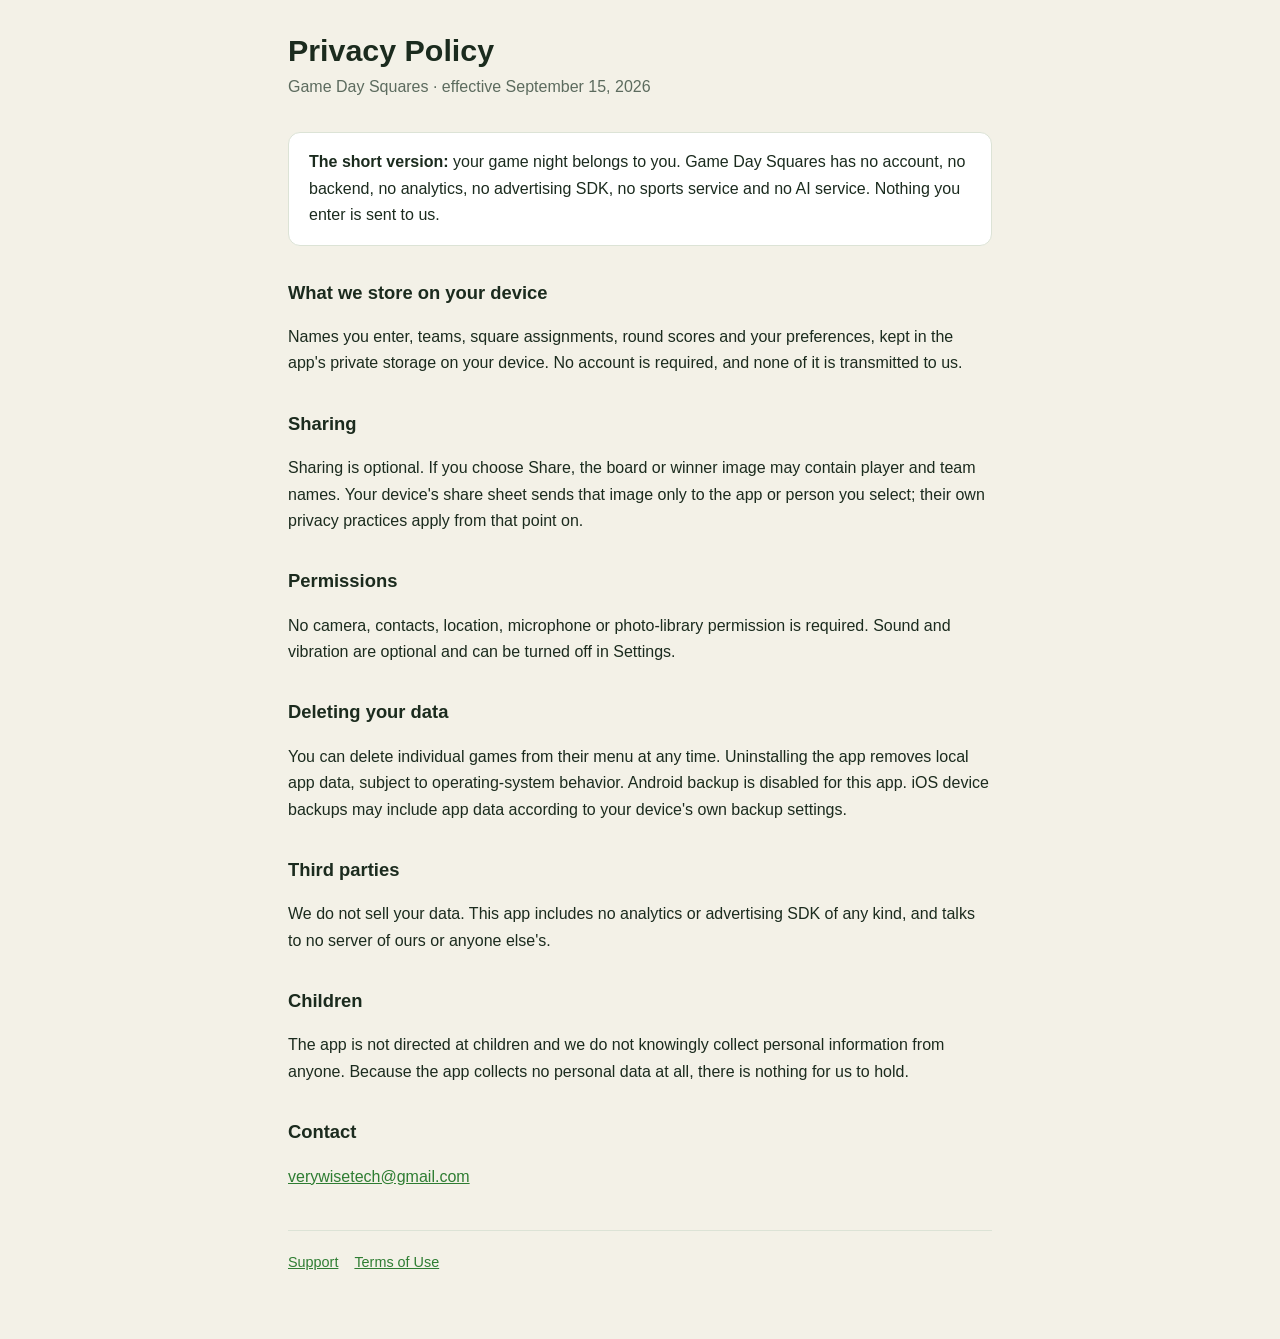
==== gamedaysquares/privacy.html @ 5a618945 "Add Game Day Squares support pages Support, privacy policy and terms of use for the Game Day Squares" ====
<!doctype html><html lang="en"><head><meta charset="utf-8"><meta name="viewport" content="width=device-width,initial-scale=1"><style>
:root{--bg:#F3F1E7;--card:#FFFFFF;--ink:#1B2B1E;--muted:#5C6B5E;--line:#DCE3D6;--accent:#2E7D32}
@media(prefers-color-scheme:dark){:root{--bg:#0F1A12;--card:#16231A;--ink:#EAF2E9;--muted:#A9BBA9;--line:#26362A;--accent:#7FCF83}}
*{box-sizing:border-box}
body{margin:0;padding:2rem 1.25rem 4rem;background:var(--bg);color:var(--ink);
font:16px/1.65 -apple-system,BlinkMacSystemFont,"Segoe UI",Roboto,sans-serif}
main{max-width:44rem;margin:0 auto}
h1{font-size:1.9rem;line-height:1.2;margin:0 0 .35rem}
h2{font-size:1.15rem;margin:2rem 0 .5rem}
.sub{color:var(--muted);margin:0 0 2rem}
.card{background:var(--card);border:1px solid var(--line);border-radius:12px;padding:1rem 1.25rem;margin:1.5rem 0}
a{color:var(--accent)}
nav{margin-top:2.5rem;padding-top:1.25rem;border-top:1px solid var(--line);font-size:.9rem}
nav a{margin-right:1rem}
footer{margin-top:2rem;color:var(--muted);font-size:.85rem}
</style><title>Game Day Squares — Privacy Policy</title></head><body><main>
<h1>Privacy Policy</h1>
<p class="sub">Game Day Squares · effective September 15, 2026</p>

<div class="card">
<p style="margin:0"><strong>The short version:</strong> your game night belongs to you.
Game Day Squares has no account, no backend, no analytics, no advertising SDK, no sports
service and no AI service. Nothing you enter is sent to us.</p>
</div>

<h2>What we store on your device</h2>
<p>Names you enter, teams, square assignments, round scores and your preferences, kept in
the app's private storage on your device. No account is required, and none of it is
transmitted to us.</p>

<h2>Sharing</h2>
<p>Sharing is optional. If you choose Share, the board or winner image may contain player
and team names. Your device's share sheet sends that image only to the app or person you
select; their own privacy practices apply from that point on.</p>

<h2>Permissions</h2>
<p>No camera, contacts, location, microphone or photo-library permission is required. Sound
and vibration are optional and can be turned off in Settings.</p>

<h2>Deleting your data</h2>
<p>You can delete individual games from their menu at any time. Uninstalling the app removes
local app data, subject to operating-system behavior. Android backup is disabled for this
app. iOS device backups may include app data according to your device's own backup
settings.</p>

<h2>Third parties</h2>
<p>We do not sell your data. This app includes no analytics or advertising SDK of any kind,
and talks to no server of ours or anyone else's.</p>

<h2>Children</h2>
<p>The app is not directed at children and we do not knowingly collect personal information
from anyone. Because the app collects no personal data at all, there is nothing for us to
hold.</p>

<h2>Contact</h2>
<p><a href="mailto:verywisetech@gmail.com">verywisetech@gmail.com</a></p>

<nav><a href="index.html">Support</a><a href="terms.html">Terms of Use</a></nav>
</main></body></html>
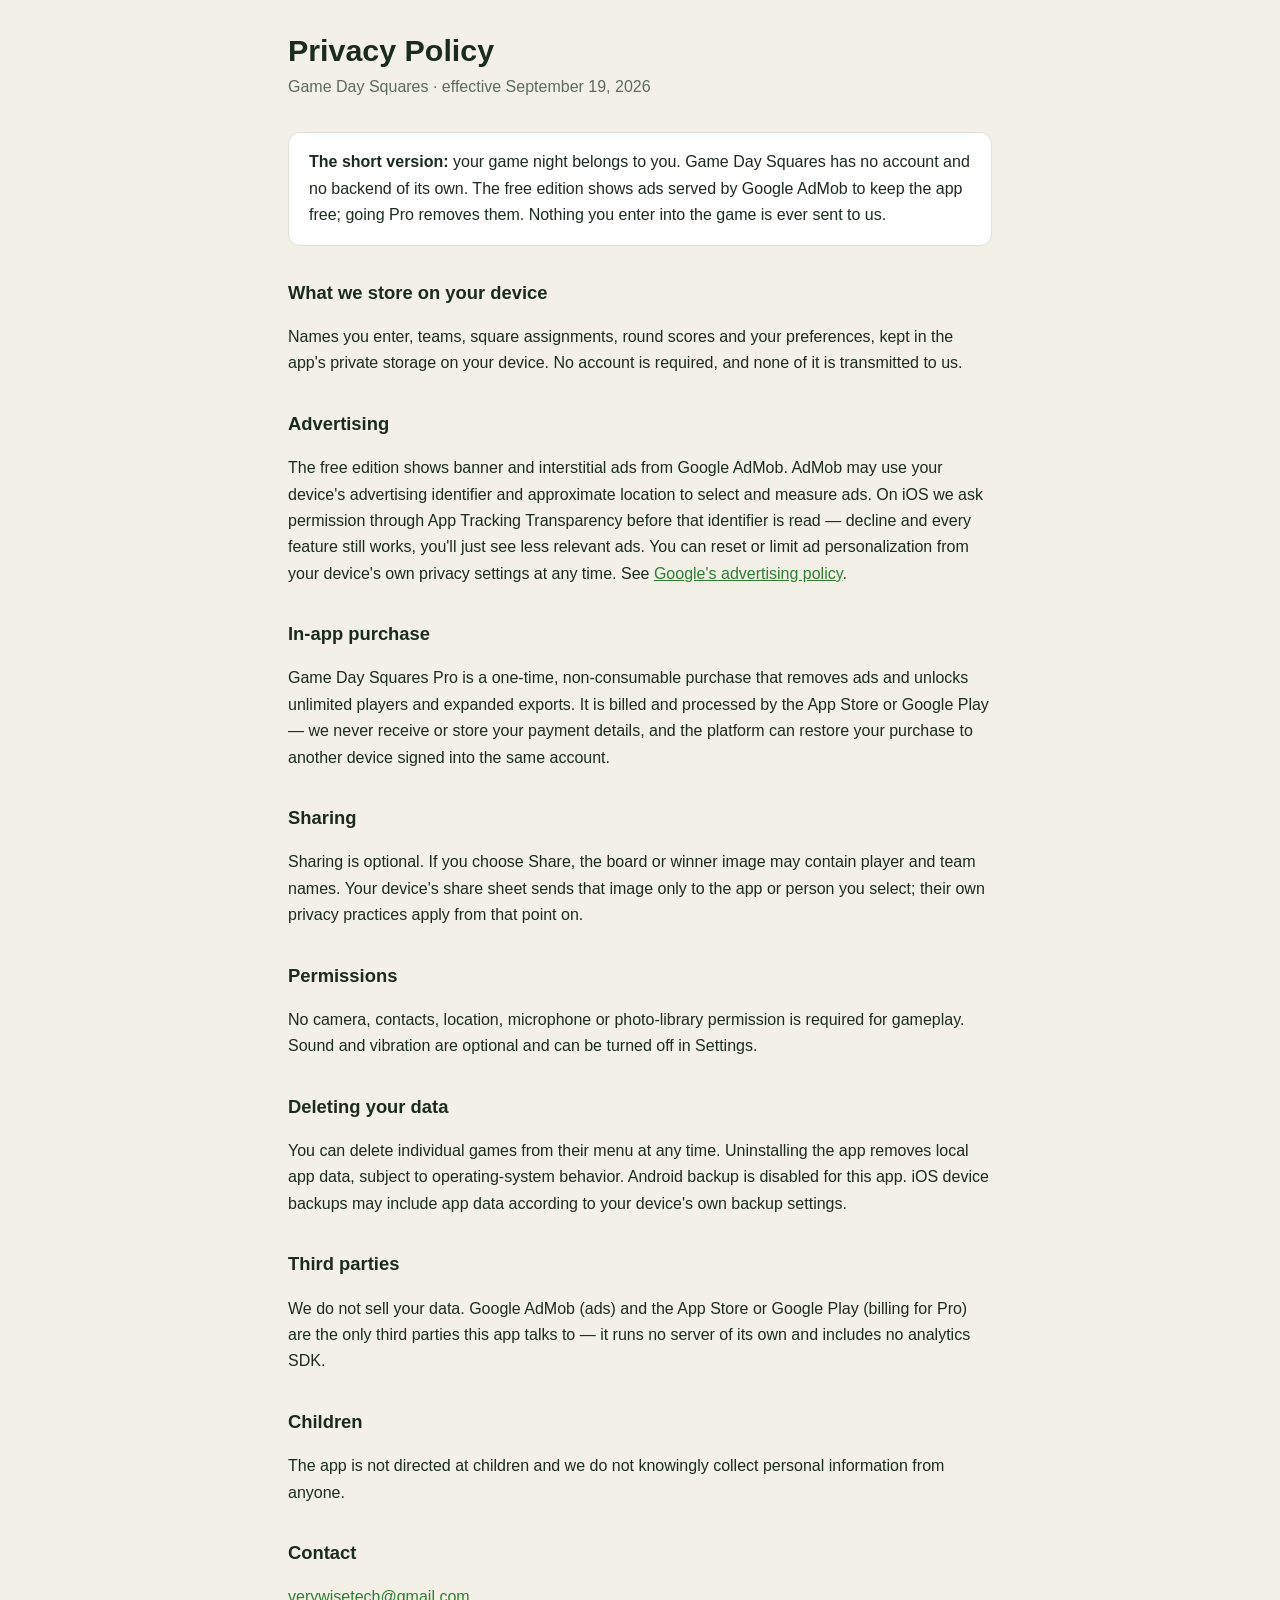
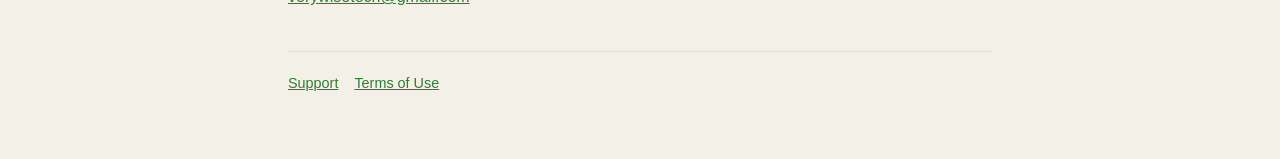
==== commit 80942013: "Update Game Day Squares pages for ads + Pro repositioning The app now shows ads (Google AdMob) in th" ====
--- a/gamedaysquares/privacy.html
+++ b/gamedaysquares/privacy.html
@@ -15,12 +15,13 @@
 footer{margin-top:2rem;color:var(--muted);font-size:.85rem}
 </style><title>Game Day Squares — Privacy Policy</title></head><body><main>
 <h1>Privacy Policy</h1>
-<p class="sub">Game Day Squares · effective September 15, 2026</p>
+<p class="sub">Game Day Squares · effective September 19, 2026</p>
 
 <div class="card">
 <p style="margin:0"><strong>The short version:</strong> your game night belongs to you.
-Game Day Squares has no account, no backend, no analytics, no advertising SDK, no sports
-service and no AI service. Nothing you enter is sent to us.</p>
+Game Day Squares has no account and no backend of its own. The free edition shows ads
+served by Google AdMob to keep the app free; going Pro removes them. Nothing you enter
+into the game is ever sent to us.</p>
 </div>
 
 <h2>What we store on your device</h2>
@@ -28,14 +29,28 @@
 the app's private storage on your device. No account is required, and none of it is
 transmitted to us.</p>
 
+<h2>Advertising</h2>
+<p>The free edition shows banner and interstitial ads from Google AdMob. AdMob may use your
+device's advertising identifier and approximate location to select and measure ads. On iOS
+we ask permission through App Tracking Transparency before that identifier is read —
+decline and every feature still works, you'll just see less relevant ads. You can reset or
+limit ad personalization from your device's own privacy settings at any time. See
+<a href="https://policies.google.com/technologies/ads">Google's advertising policy</a>.</p>
+
+<h2>In-app purchase</h2>
+<p>Game Day Squares Pro is a one-time, non-consumable purchase that removes ads and unlocks
+unlimited players and expanded exports. It is billed and processed by the App Store or
+Google Play — we never receive or store your payment details, and the platform can restore
+your purchase to another device signed into the same account.</p>
+
 <h2>Sharing</h2>
 <p>Sharing is optional. If you choose Share, the board or winner image may contain player
 and team names. Your device's share sheet sends that image only to the app or person you
 select; their own privacy practices apply from that point on.</p>
 
 <h2>Permissions</h2>
-<p>No camera, contacts, location, microphone or photo-library permission is required. Sound
-and vibration are optional and can be turned off in Settings.</p>
+<p>No camera, contacts, location, microphone or photo-library permission is required for
+gameplay. Sound and vibration are optional and can be turned off in Settings.</p>
 
 <h2>Deleting your data</h2>
 <p>You can delete individual games from their menu at any time. Uninstalling the app removes
@@ -44,13 +59,13 @@
 settings.</p>
 
 <h2>Third parties</h2>
-<p>We do not sell your data. This app includes no analytics or advertising SDK of any kind,
-and talks to no server of ours or anyone else's.</p>
+<p>We do not sell your data. Google AdMob (ads) and the App Store or Google Play (billing for
+Pro) are the only third parties this app talks to — it runs no server of its own and
+includes no analytics SDK.</p>
 
 <h2>Children</h2>
 <p>The app is not directed at children and we do not knowingly collect personal information
-from anyone. Because the app collects no personal data at all, there is nothing for us to
-hold.</p>
+from anyone.</p>
 
 <h2>Contact</h2>
 <p><a href="mailto:verywisetech@gmail.com">verywisetech@gmail.com</a></p>
